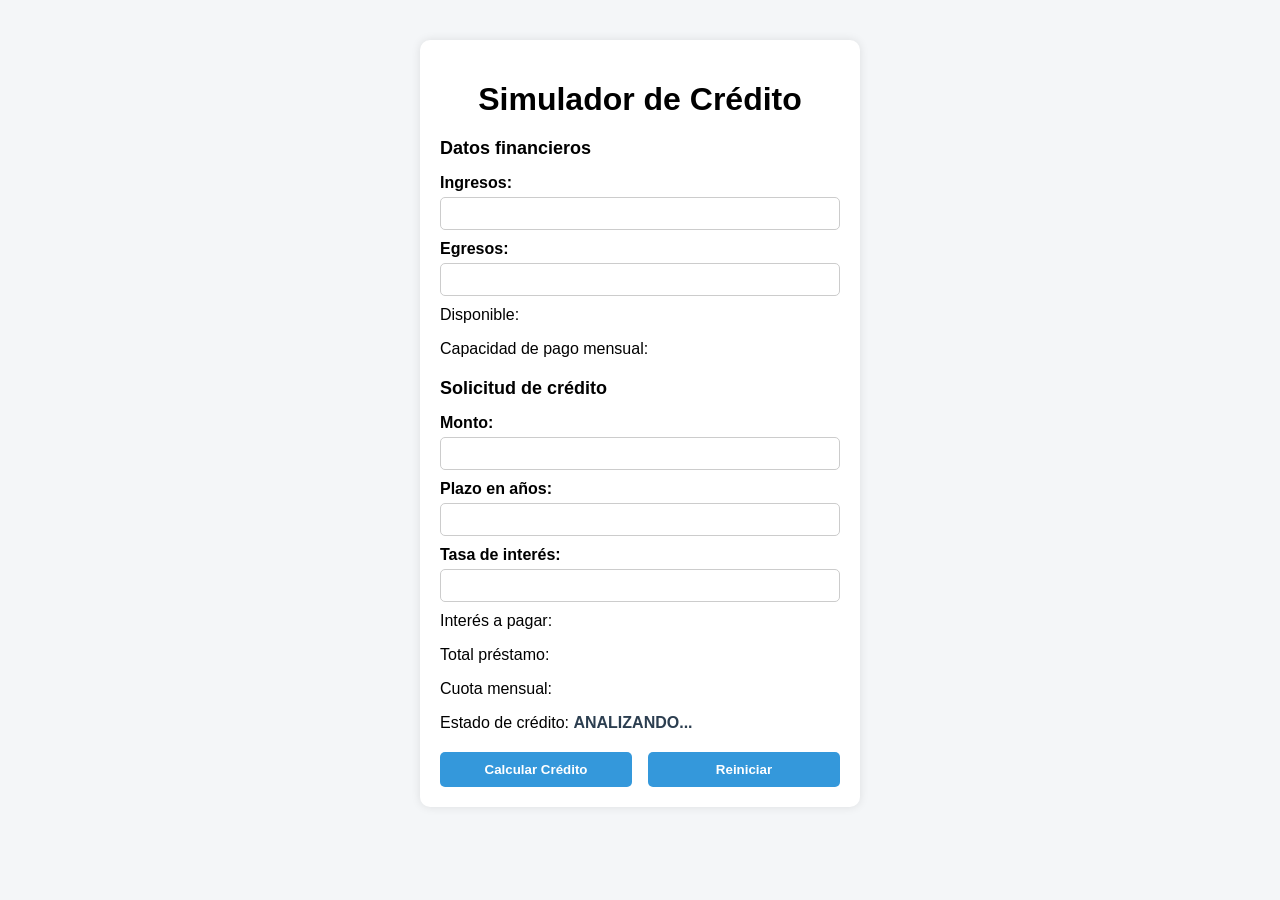
==== index.html @ 6a16e4b8 "Activar boton reiniciar" ====
<!DOCTYPE html>
<html lang="es">
<head>
    <meta charset="UTF-8">
    <meta name="viewport" content="width=device-width, initial-scale=1.0">
    <title>Simulador de Crédito</title>
    <link rel="stylesheet" href="simulador.css">
</head>
<body>
 
    <div class="container">
        <h1>Simulador de Crédito</h1>
 
        <h2>Datos financieros</h2>
        <label for="txtIngresos">Ingresos:</label>
        <input type="text" id="txtIngresos">
 
        <label for="txtEgresos">Egresos:</label>
        <input type="text" id="txtEgresos">
 
        <p>Disponible: <span id="spnDisponible" ></span></p>
        <p>Capacidad de pago mensual: <span id="spnCapacidadPago"></span></p>
 
        <h2>Solicitud de crédito</h2>
        <label for="txtMonto">Monto:</label>
        <input type="text" id="txtMonto">
 
        <label for="txtPlazo">Plazo en años:</label>
        <input type="text" id="txtPlazo">
 
        <label for="txtTasaInteres">Tasa de interés:</label>
        <input type="text" id="txtTasaInteres">
 
        <p>Interés a pagar: <span id="spnInteresPagar"></span></p>
        <p>Total préstamo: <span id="spnTotalPrestamo"></span></p>
        <p>Cuota mensual: <span id="spnCuotaMensual"></span></p>
        <p>Estado de crédito: <span id="spnEstadoCredito">ANALIZANDO...</span></p>
 
        <div class="buttons">
            <button id="btnCalcularCredito" onclick="calcular()">Calcular Crédito</button>
            <button id="btnReiniciar" onclick="reiniciar()">Reiniciar</button>
        </div>
    </div>
 
<script src="funciones.js"></script>
<script src="simulador.js"></script>
</body>
</html>
---- simulador.css ----
body {
    font-family: Arial, sans-serif;
    background-color: #f4f6f8;
    margin: 0;
    padding: 0;
}

.container {
    width: 400px;
    margin: 40px auto;
    padding: 20px;
    background-color: white;
    border-radius: 10px;
    box-shadow: 0 0 10px rgba(0,0,0,0.1);
}

h1 {
    text-align: center;
    margin-bottom: 20px;
}

h2 {
    margin-top: 20px;
    font-size: 18px;
}

label {
    display: block;
    margin-top: 10px;
    font-weight: bold;
}

input {
    width: 100%;
    padding: 8px;
    margin-top: 5px;
    border-radius: 5px;
    border: 1px solid #ccc;
    box-sizing: border-box;
}

p {
    margin-top: 10px;
}

span {
    font-weight: bold;
    color: #2c3e50;
}

.buttons {
    margin-top: 20px;
    display: flex;
    justify-content: space-between;
}

button {
    width: 48%;
    padding: 10px;
    border: none;
    border-radius: 5px;
    background-color: #3498db;
    color: white;
    font-weight: bold;
    cursor: pointer;
}

button:hover {
    background-color: #2980b9;
}
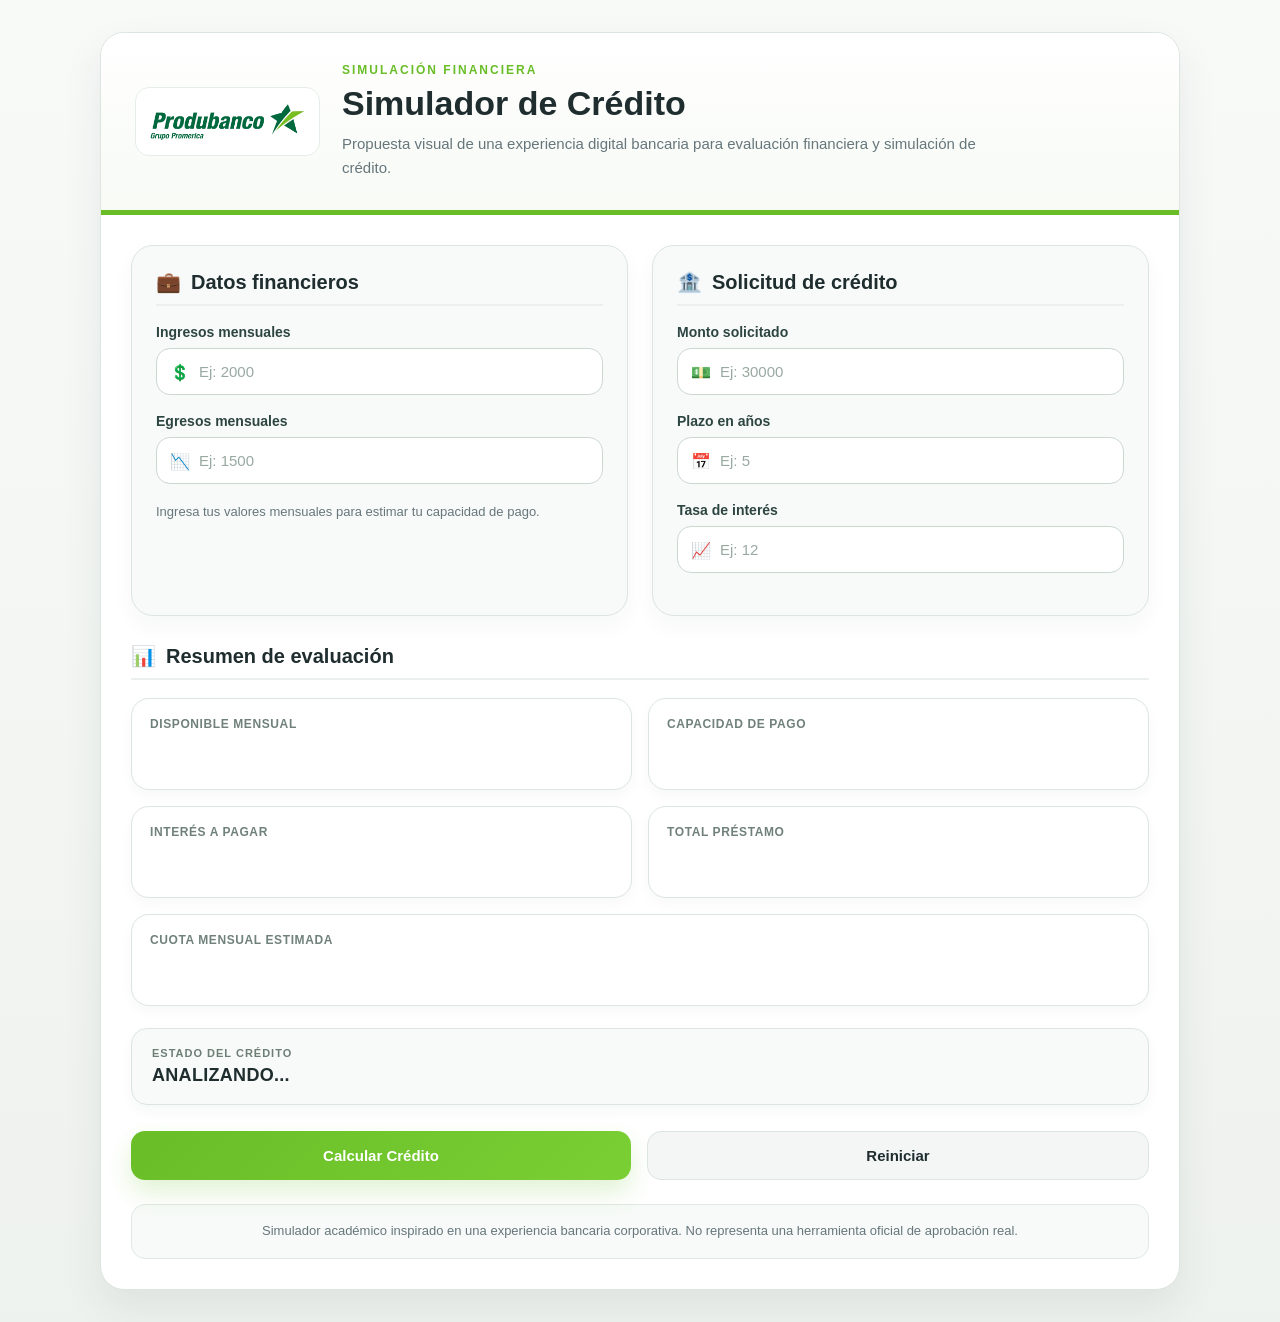
==== commit ae2dac00: "Estilos aplicados con la IA" ====
--- a/index.html
+++ b/index.html
@@ -7,42 +7,124 @@
     <link rel="stylesheet" href="simulador.css">
 </head>
 <body>
- 
+
     <div class="container">
-        <h1>Simulador de Crédito</h1>
- 
-        <h2>Datos financieros</h2>
-        <label for="txtIngresos">Ingresos:</label>
-        <input type="text" id="txtIngresos">
- 
-        <label for="txtEgresos">Egresos:</label>
-        <input type="text" id="txtEgresos">
- 
-        <p>Disponible: <span id="spnDisponible" ></span></p>
-        <p>Capacidad de pago mensual: <span id="spnCapacidadPago"></span></p>
- 
-        <h2>Solicitud de crédito</h2>
-        <label for="txtMonto">Monto:</label>
-        <input type="text" id="txtMonto">
- 
-        <label for="txtPlazo">Plazo en años:</label>
-        <input type="text" id="txtPlazo">
- 
-        <label for="txtTasaInteres">Tasa de interés:</label>
-        <input type="text" id="txtTasaInteres">
- 
-        <p>Interés a pagar: <span id="spnInteresPagar"></span></p>
-        <p>Total préstamo: <span id="spnTotalPrestamo"></span></p>
-        <p>Cuota mensual: <span id="spnCuotaMensual"></span></p>
-        <p>Estado de crédito: <span id="spnEstadoCredito">ANALIZANDO...</span></p>
- 
-        <div class="buttons">
-            <button id="btnCalcularCredito" onclick="calcular()">Calcular Crédito</button>
-            <button id="btnReiniciar" onclick="reiniciar()">Reiniciar</button>
+        <div class="header-top">
+            <img src="bpr.png" alt="Logo Produbanco" class="logo-banco">
+
+            <div class="brand-copy">
+                <p class="eyebrow">Simulación financiera</p>
+                <h1>Simulador de Crédito</h1>
+                <p class="subtitle">
+                    Propuesta visual de una experiencia digital bancaria para evaluación financiera y simulación de crédito.
+                </p>
+            </div>
+        </div>
+
+        <div class="content">
+            <div class="section-grid">
+
+                <div class="card">
+                    <h2><span class="icono">💼</span> Datos financieros</h2>
+
+                    <div class="field">
+                        <label for="txtIngresos">Ingresos mensuales</label>
+                        <div class="input-icon">
+                            <span>💲</span>
+                            <input type="text" id="txtIngresos" placeholder="Ej: 2000">
+                        </div>
+                    </div>
+
+                    <div class="field">
+                        <label for="txtEgresos">Egresos mensuales</label>
+                        <div class="input-icon">
+                            <span>📉</span>
+                            <input type="text" id="txtEgresos" placeholder="Ej: 1500">
+                        </div>
+                    </div>
+
+                    <div class="mini-note">
+                        Ingresa tus valores mensuales para estimar tu capacidad de pago.
+                    </div>
+                </div>
+
+                <div class="card">
+                    <h2><span class="icono">🏦</span> Solicitud de crédito</h2>
+
+                    <div class="field">
+                        <label for="txtMonto">Monto solicitado</label>
+                        <div class="input-icon">
+                            <span>💵</span>
+                            <input type="text" id="txtMonto" placeholder="Ej: 30000">
+                        </div>
+                    </div>
+
+                    <div class="field">
+                        <label for="txtPlazo">Plazo en años</label>
+                        <div class="input-icon">
+                            <span>📅</span>
+                            <input type="text" id="txtPlazo" placeholder="Ej: 5">
+                        </div>
+                    </div>
+
+                    <div class="field">
+                        <label for="txtTasaInteres">Tasa de interés</label>
+                        <div class="input-icon">
+                            <span>📈</span>
+                            <input type="text" id="txtTasaInteres" placeholder="Ej: 12">
+                        </div>
+                    </div>
+                </div>
+            </div>
+
+            <div class="results-header">
+                <h2><span class="icono">📊</span> Resumen de evaluación</h2>
+            </div>
+
+            <div class="resultados">
+                <div class="result-box">
+                    <small>Disponible mensual</small>
+                    <span id="spnDisponible"></span>
+                </div>
+
+                <div class="result-box">
+                    <small>Capacidad de pago</small>
+                    <span id="spnCapacidadPago"></span>
+                </div>
+
+                <div class="result-box">
+                    <small>Interés a pagar</small>
+                    <span id="spnInteresPagar"></span>
+                </div>
+
+                <div class="result-box">
+                    <small>Total préstamo</small>
+                    <span id="spnTotalPrestamo"></span>
+                </div>
+
+                <div class="result-box result-box-wide">
+                    <small>Cuota mensual estimada</small>
+                    <span id="spnCuotaMensual"></span>
+                </div>
+            </div>
+
+            <div class="estado-box">
+                <small>Estado del crédito</small>
+                <span id="spnEstadoCredito">ANALIZANDO...</span>
+            </div>
+
+            <div class="buttons">
+                <button id="btnCalcularCredito" onclick="calcular()">Calcular Crédito</button>
+                <button id="btnReiniciar" onclick="reiniciar()">Reiniciar</button>
+            </div>
+
+            <div class="footer-note">
+                Simulador académico inspirado en una experiencia bancaria corporativa. No representa una herramienta oficial de aprobación real.
+            </div>
         </div>
     </div>
- 
-<script src="funciones.js"></script>
-<script src="simulador.js"></script>
+
+    <script src="funciones.js"></script>
+    <script src="simulador.js"></script>
 </body>
 </html>
--- a/simulador.css
+++ b/simulador.css
@@ -1,70 +1,322 @@
+* {
+    box-sizing: border-box;
+}
+
+:root {
+    --verde-principal: #69bd27;
+    --verde-hover: #5ca71f;
+    --verde-suave: #eef7e7;
+    --gris-fondo: #f5f7f8;
+    --gris-suave: #f8faf9;
+    --gris-borde: #dce5df;
+    --texto-principal: #1f2d2f;
+    --texto-secundario: #66767b;
+    --blanco: #ffffff;
+    --sombra: 0 18px 40px rgba(31, 45, 47, 0.08);
+}
+
 body {
+    margin: 0;
+    min-height: 100vh;
     font-family: Arial, sans-serif;
-    background-color: #f4f6f8;
+    color: var(--texto-principal);
+    background: linear-gradient(180deg, #f8faf8 0%, #eef2ef 100%);
+    padding: 32px 16px;
+}
+
+.container {
+    max-width: 1080px;
+    margin: 0 auto;
+    background: var(--blanco);
+    border-radius: 24px;
+    overflow: hidden;
+    border: 1px solid var(--gris-borde);
+    box-shadow: var(--sombra);
+}
+
+.header-top {
+    background: linear-gradient(180deg, #ffffff 0%, #f7faf5 100%);
+    padding: 30px 34px;
+    display: flex;
+    align-items: center;
+    gap: 22px;
+    flex-wrap: wrap;
+    border-bottom: 5px solid var(--verde-principal);
+}
+
+.logo-banco {
+    width: 185px;
+    max-width: 100%;
+    padding: 10px 14px;
+    border-radius: 14px;
+    background: var(--blanco);
+    border: 1px solid #e6ede7;
+}
+
+.brand-copy {
+    flex: 1;
+    min-width: 260px;
+}
+
+.eyebrow {
+    margin: 0 0 8px;
+    font-size: 12px;
+    text-transform: uppercase;
+    letter-spacing: 2px;
+    color: var(--verde-principal);
+    font-weight: 700;
+}
+
+.header-top h1 {
     margin: 0;
-    padding: 0;
-}
-
-.container {
-    width: 400px;
-    margin: 40px auto;
-    padding: 20px;
-    background-color: white;
-    border-radius: 10px;
-    box-shadow: 0 0 10px rgba(0,0,0,0.1);
-}
-
-h1 {
-    text-align: center;
-    margin-bottom: 20px;
-}
-
-h2 {
-    margin-top: 20px;
-    font-size: 18px;
+    font-size: 34px;
+    line-height: 1.1;
+    font-weight: 800;
+    color: var(--texto-principal);
+}
+
+.subtitle {
+    margin: 10px 0 0;
+    font-size: 15px;
+    line-height: 1.6;
+    color: var(--texto-secundario);
+    max-width: 650px;
+}
+
+.content {
+    padding: 30px;
+}
+
+.section-grid {
+    display: grid;
+    grid-template-columns: 1fr 1fr;
+    gap: 24px;
+}
+
+.card {
+    background: var(--gris-suave);
+    border: 1px solid var(--gris-borde);
+    border-radius: 22px;
+    padding: 24px;
+    box-shadow: 0 10px 22px rgba(31, 45, 47, 0.04);
+}
+
+.card h2,
+.results-header h2 {
+    margin: 0 0 18px;
+    font-size: 20px;
+    color: var(--texto-principal);
+    display: flex;
+    align-items: center;
+    gap: 10px;
+    padding-bottom: 10px;
+    border-bottom: 2px solid #ebf0ec;
+}
+
+.icono {
+    font-size: 20px;
+}
+
+.field {
+    margin-bottom: 18px;
 }
 
 label {
     display: block;
-    margin-top: 10px;
-    font-weight: bold;
+    margin-bottom: 8px;
+    font-size: 14px;
+    font-weight: 700;
+    color: #2d4540;
+}
+
+.input-icon {
+    position: relative;
+}
+
+.input-icon span {
+    position: absolute;
+    left: 14px;
+    top: 50%;
+    transform: translateY(-50%);
+    font-size: 16px;
+    color: #6f8681;
 }
 
 input {
     width: 100%;
-    padding: 8px;
-    margin-top: 5px;
-    border-radius: 5px;
-    border: 1px solid #ccc;
-    box-sizing: border-box;
-}
-
-p {
-    margin-top: 10px;
-}
-
-span {
-    font-weight: bold;
-    color: #2c3e50;
+    padding: 14px 14px 14px 42px;
+    border-radius: 14px;
+    border: 1px solid #cad8ce;
+    background: #ffffff;
+    font-size: 15px;
+    color: var(--texto-principal);
+    transition: all 0.2s ease;
+}
+
+input::placeholder {
+    color: #98a9a1;
+}
+
+input:focus {
+    outline: none;
+    border-color: var(--verde-principal);
+    box-shadow: 0 0 0 4px rgba(105, 189, 39, 0.14);
+}
+
+.mini-note {
+    margin-top: 4px;
+    font-size: 13px;
+    color: var(--texto-secundario);
+    line-height: 1.6;
+}
+
+.results-header {
+    margin-top: 28px;
+}
+
+.resultados {
+    display: grid;
+    grid-template-columns: repeat(2, 1fr);
+    gap: 16px;
+}
+
+.result-box {
+    background: #ffffff;
+    border: 1px solid var(--gris-borde);
+    border-radius: 18px;
+    padding: 18px;
+    min-height: 92px;
+    box-shadow: 0 6px 14px rgba(31, 45, 47, 0.03);
+}
+
+.result-box-wide {
+    grid-column: span 2;
+}
+
+.result-box small {
+    display: block;
+    margin-bottom: 8px;
+    font-size: 12px;
+    color: #70817b;
+    text-transform: uppercase;
+    letter-spacing: 0.6px;
+    font-weight: 700;
+}
+
+.result-box span {
+    font-size: 24px;
+    font-weight: 800;
+    color: var(--verde-principal);
+}
+
+.estado-box {
+    margin-top: 22px;
+    padding: 18px 20px;
+    border-radius: 16px;
+    text-align: left;
+    background: #f7faf8;
+    border: 1px solid var(--gris-borde);
+    box-shadow: 0 6px 14px rgba(31, 45, 47, 0.04);
+}
+
+.estado-box small {
+    display: block;
+    margin-bottom: 6px;
+    font-size: 11px;
+    letter-spacing: 1px;
+    text-transform: uppercase;
+    color: #6d7e77;
+    font-weight: 700;
+}
+
+.estado-box span {
+    font-size: 18px;
+    font-weight: 700;
+    color: var(--texto-principal);
+    letter-spacing: 0.3px;
 }
 
 .buttons {
-    margin-top: 20px;
+    margin-top: 26px;
     display: flex;
-    justify-content: space-between;
+    gap: 16px;
 }
 
 button {
-    width: 48%;
-    padding: 10px;
+    flex: 1;
     border: none;
-    border-radius: 5px;
-    background-color: #3498db;
-    color: white;
-    font-weight: bold;
+    border-radius: 14px;
+    padding: 15px;
+    font-size: 15px;
+    font-weight: 800;
     cursor: pointer;
-}
-
-button:hover {
-    background-color: #2980b9;
+    transition: all 0.2s ease;
+}
+
+#btnCalcularCredito {
+    background: linear-gradient(135deg, var(--verde-principal) 0%, #7acf34 100%);
+    color: var(--blanco);
+    box-shadow: 0 12px 26px rgba(105, 189, 39, 0.20);
+}
+
+#btnCalcularCredito:hover {
+    background: linear-gradient(135deg, var(--verde-hover) 0%, #69bd27 100%);
+    transform: translateY(-2px);
+}
+
+#btnReiniciar {
+    background: #f3f6f4;
+    color: var(--texto-principal);
+    border: 1px solid var(--gris-borde);
+}
+
+#btnReiniciar:hover {
+    background: #eaf0ec;
+    transform: translateY(-2px);
+}
+
+.footer-note {
+    margin-top: 24px;
+    padding: 16px 18px;
+    text-align: center;
+    font-size: 13px;
+    color: var(--texto-secundario);
+    background: #f7faf8;
+    border: 1px solid #e1e8e3;
+    border-radius: 14px;
+    line-height: 1.6;
+}
+
+@media (max-width: 900px) {
+    .section-grid,
+    .resultados {
+        grid-template-columns: 1fr;
+    }
+
+    .result-box-wide {
+        grid-column: span 1;
+    }
+}
+
+@media (max-width: 640px) {
+    .header-top {
+        padding: 24px 20px;
+    }
+
+    .header-top h1 {
+        font-size: 28px;
+    }
+
+    .content {
+        padding: 20px;
+    }
+
+    .buttons {
+        flex-direction: column;
+    }
+
+    .result-box span,
+    .estado-box span {
+        font-size: 22px;
+    }
 }
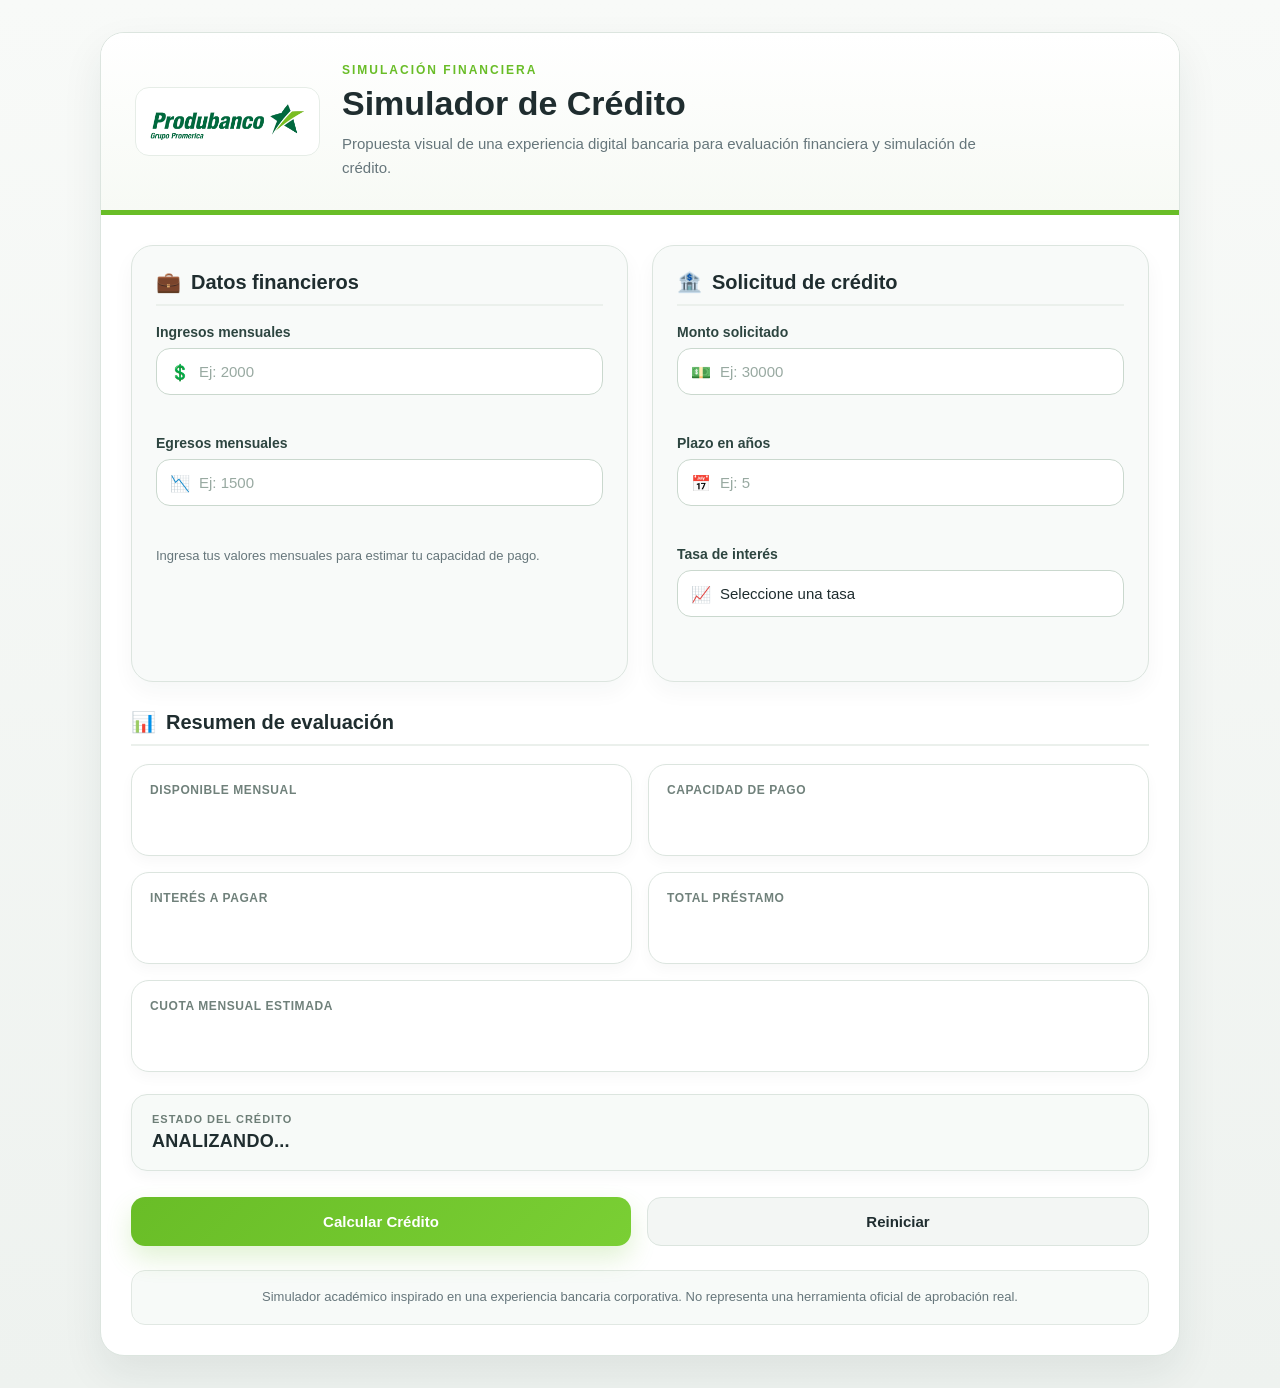
==== commit 4d917f5b: "Validaciones completas para iniciar solicitud" ====
--- a/index.html
+++ b/index.html
@@ -33,6 +33,7 @@
                             <span>💲</span>
                             <input type="text" id="txtIngresos" placeholder="Ej: 2000">
                         </div>
+                        <small class="error" id="errorIngresos"></small>
                     </div>
 
                     <div class="field">
@@ -41,6 +42,7 @@
                             <span>📉</span>
                             <input type="text" id="txtEgresos" placeholder="Ej: 1500">
                         </div>
+                        <small class="error" id="errorEgresos"></small>
                     </div>
 
                     <div class="mini-note">
@@ -57,6 +59,7 @@
                             <span>💵</span>
                             <input type="text" id="txtMonto" placeholder="Ej: 30000">
                         </div>
+                        <small class="error" id="errorMonto"></small>
                     </div>
 
                     <div class="field">
@@ -65,14 +68,26 @@
                             <span>📅</span>
                             <input type="text" id="txtPlazo" placeholder="Ej: 5">
                         </div>
+                        <small class="error" id="errorPlazo"></small>
                     </div>
 
                     <div class="field">
                         <label for="txtTasaInteres">Tasa de interés</label>
                         <div class="input-icon">
                             <span>📈</span>
-                            <input type="text" id="txtTasaInteres" placeholder="Ej: 12">
+                            <select id="txtTasaInteres">
+                                <option value="">Seleccione una tasa</option>
+                                <option value="3">3%</option>
+                                <option value="4">4%</option>
+                                <option value="5">5%</option>
+                                <option value="6">6%</option>
+                                <option value="7">7%</option>
+                                <option value="8">8%</option>
+                                <option value="9">9%</option>
+                                <option value="10">10%</option>
+                            </select>
                         </div>
+                        <small class="error" id="errorTasa"></small>
                     </div>
                 </div>
             </div>
--- a/simulador.css
+++ b/simulador.css
@@ -13,6 +13,7 @@
     --texto-secundario: #66767b;
     --blanco: #ffffff;
     --sombra: 0 18px 40px rgba(31, 45, 47, 0.08);
+    --rojo-error: #c62828;
 }
 
 body {
@@ -140,9 +141,11 @@
     transform: translateY(-50%);
     font-size: 16px;
     color: #6f8681;
-}
-
-input {
+    z-index: 2;
+}
+
+input,
+select {
     width: 100%;
     padding: 14px 14px 14px 42px;
     border-radius: 14px;
@@ -151,13 +154,20 @@
     font-size: 15px;
     color: var(--texto-principal);
     transition: all 0.2s ease;
+    font-family: Arial, sans-serif;
 }
 
 input::placeholder {
     color: #98a9a1;
 }
 
-input:focus {
+select {
+    appearance: none;
+    cursor: pointer;
+}
+
+input:focus,
+select:focus {
     outline: none;
     border-color: var(--verde-principal);
     box-shadow: 0 0 0 4px rgba(105, 189, 39, 0.14);
@@ -168,6 +178,16 @@
     font-size: 13px;
     color: var(--texto-secundario);
     line-height: 1.6;
+}
+
+.error {
+    display: block;
+    margin-top: 6px;
+    min-height: 16px;
+    font-size: 12px;
+    font-weight: 600;
+    color: var(--rojo-error);
+    line-height: 1.4;
 }
 
 .results-header {
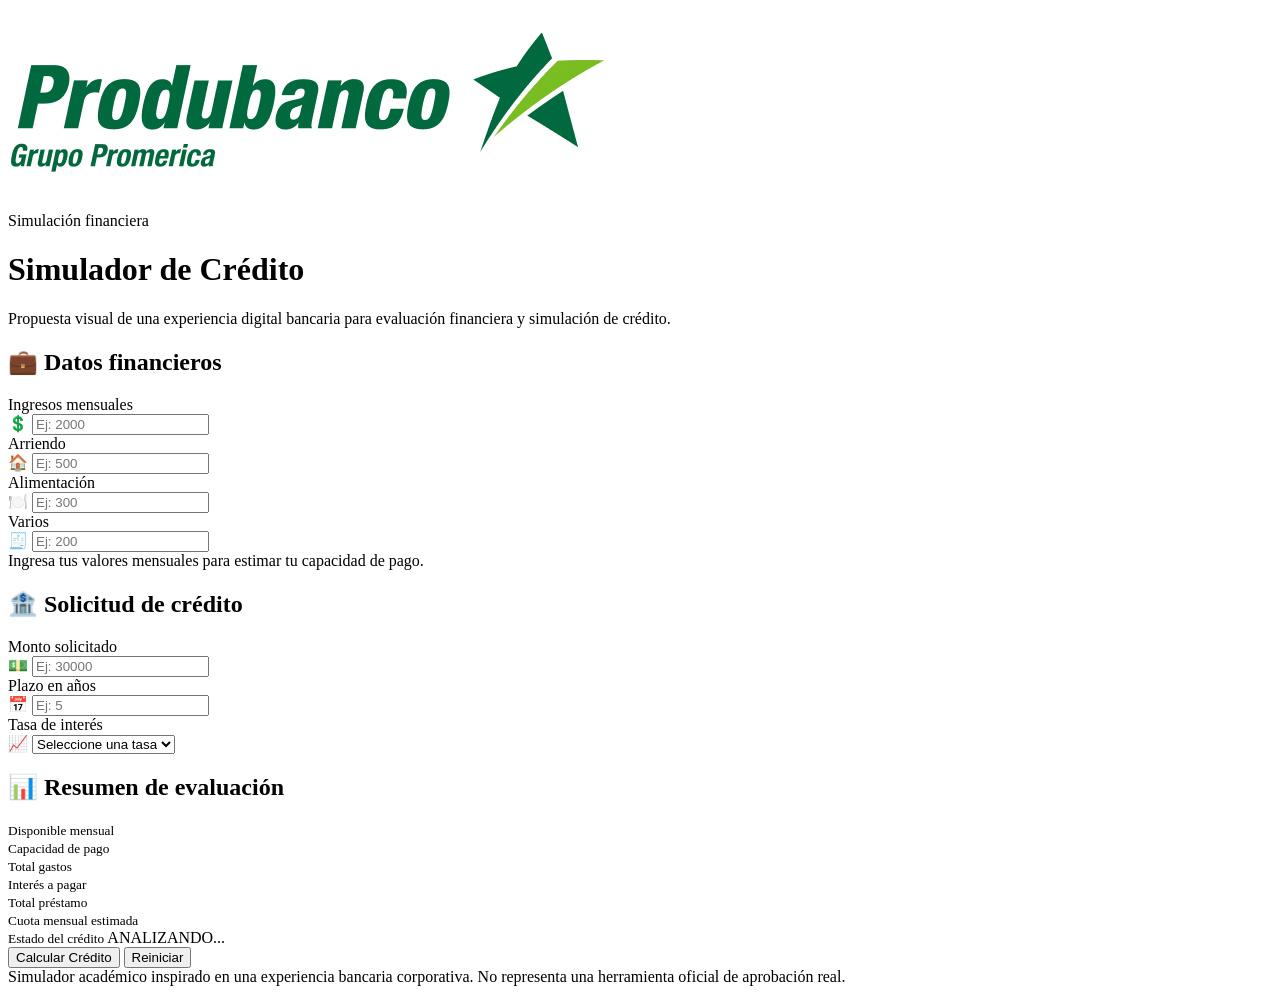
==== commit 51eadfe8: "Formulario agregado los 3 parametros enves de egregos" ====
--- a/index.html
+++ b/index.html
@@ -36,14 +36,32 @@
                         <small class="error" id="errorIngresos"></small>
                     </div>
 
-                    <div class="field">
-                        <label for="txtEgresos">Egresos mensuales</label>
-                        <div class="input-icon">
-                            <span>📉</span>
-                            <input type="text" id="txtEgresos" placeholder="Ej: 1500">
-                        </div>
-                        <small class="error" id="errorEgresos"></small>
-                    </div>
+                 <div class="field">
+    <label for="txtArriendo">Arriendo</label>
+    <div class="input-icon">
+        <span>🏠</span>
+        <input type="text" id="txtArriendo" placeholder="Ej: 500">
+    </div>
+    <small class="error" id="errorArriendo"></small>
+</div>
+
+<div class="field">
+    <label for="txtAlimentacion">Alimentación</label>
+    <div class="input-icon">
+        <span>🍽️</span>
+        <input type="text" id="txtAlimentacion" placeholder="Ej: 300">
+    </div>
+    <small class="error" id="errorAlimentacion"></small>
+</div>
+
+<div class="field">
+    <label for="txtVarios">Varios</label>
+    <div class="input-icon">
+        <span>🧾</span>
+        <input type="text" id="txtVarios" placeholder="Ej: 200">
+    </div>
+    <small class="error" id="errorVarios"></small>
+</div>
 
                     <div class="mini-note">
                         Ingresa tus valores mensuales para estimar tu capacidad de pago.
@@ -108,6 +126,11 @@
                 </div>
 
                 <div class="result-box">
+    <small>Total gastos</small>
+    <span id="spnTotalGastos"></span>
+</div>
+
+                <div class="result-box">
                     <small>Interés a pagar</small>
                     <span id="spnInteresPagar"></span>
                 </div>
--- a/simulador.css
+++ b/simulador.css
@@ -1,342 +1,168 @@
-* {
-    box-sizing: border-box;
-}
+<!DOCTYPE html>
+<html lang="es">
+<head>
+    <meta charset="UTF-8">
+    <meta name="viewport" content="width=device-width, initial-scale=1.0">
+    <title>Simulador de Crédito</title>
+    <link rel="stylesheet" href="simulador.css">
+</head>
+<body>
 
-:root {
-    --verde-principal: #69bd27;
-    --verde-hover: #5ca71f;
-    --verde-suave: #eef7e7;
-    --gris-fondo: #f5f7f8;
-    --gris-suave: #f8faf9;
-    --gris-borde: #dce5df;
-    --texto-principal: #1f2d2f;
-    --texto-secundario: #66767b;
-    --blanco: #ffffff;
-    --sombra: 0 18px 40px rgba(31, 45, 47, 0.08);
-    --rojo-error: #c62828;
-}
+    <div class="container">
+        <div class="header-top">
+            <img src="bpr.png" alt="Logo Produbanco" class="logo-banco">
 
-body {
-    margin: 0;
-    min-height: 100vh;
-    font-family: Arial, sans-serif;
-    color: var(--texto-principal);
-    background: linear-gradient(180deg, #f8faf8 0%, #eef2ef 100%);
-    padding: 32px 16px;
-}
+            <div class="brand-copy">
+                <p class="eyebrow">Simulación financiera</p>
+                <h1>Simulador de Crédito</h1>
+                <p class="subtitle">
+                    Propuesta visual de una experiencia digital bancaria para evaluación financiera y simulación de crédito.
+                </p>
+            </div>
+        </div>
 
-.container {
-    max-width: 1080px;
-    margin: 0 auto;
-    background: var(--blanco);
-    border-radius: 24px;
-    overflow: hidden;
-    border: 1px solid var(--gris-borde);
-    box-shadow: var(--sombra);
-}
+        <div class="content">
+            <div class="section-grid">
 
-.header-top {
-    background: linear-gradient(180deg, #ffffff 0%, #f7faf5 100%);
-    padding: 30px 34px;
-    display: flex;
-    align-items: center;
-    gap: 22px;
-    flex-wrap: wrap;
-    border-bottom: 5px solid var(--verde-principal);
-}
+                <div class="card">
+                    <h2><span class="icono">💼</span> Datos financieros</h2>
 
-.logo-banco {
-    width: 185px;
-    max-width: 100%;
-    padding: 10px 14px;
-    border-radius: 14px;
-    background: var(--blanco);
-    border: 1px solid #e6ede7;
-}
+                    <div class="field">
+                        <label for="txtIngresos">Ingresos mensuales</label>
+                        <div class="input-icon">
+                            <span>💲</span>
+                            <input type="text" id="txtIngresos" placeholder="Ej: 2000">
+                        </div>
+                        <small class="error" id="errorIngresos"></small>
+                    </div>
 
-.brand-copy {
-    flex: 1;
-    min-width: 260px;
-}
+                    <div class="field">
+                        <label for="txtArriendo">Arriendo</label>
+                        <div class="input-icon">
+                            <span>🏠</span>
+                            <input type="text" id="txtArriendo" placeholder="Ej: 500">
+                        </div>
+                        <small class="error" id="errorArriendo"></small>
+                    </div>
 
-.eyebrow {
-    margin: 0 0 8px;
-    font-size: 12px;
-    text-transform: uppercase;
-    letter-spacing: 2px;
-    color: var(--verde-principal);
-    font-weight: 700;
-}
+                    <div class="field">
+                        <label for="txtAlimentacion">Alimentación</label>
+                        <div class="input-icon">
+                            <span>🍽️</span>
+                            <input type="text" id="txtAlimentacion" placeholder="Ej: 300">
+                        </div>
+                        <small class="error" id="errorAlimentacion"></small>
+                    </div>
 
-.header-top h1 {
-    margin: 0;
-    font-size: 34px;
-    line-height: 1.1;
-    font-weight: 800;
-    color: var(--texto-principal);
-}
+                    <div class="field">
+                        <label for="txtVarios">Varios</label>
+                        <div class="input-icon">
+                            <span>🧾</span>
+                            <input type="text" id="txtVarios" placeholder="Ej: 200">
+                        </div>
+                        <small class="error" id="errorVarios"></small>
+                    </div>
 
-.subtitle {
-    margin: 10px 0 0;
-    font-size: 15px;
-    line-height: 1.6;
-    color: var(--texto-secundario);
-    max-width: 650px;
-}
+                    <div class="mini-note">
+                        Ingresa tus ingresos y gastos mensuales para estimar tu capacidad de pago.
+                    </div>
+                </div>
 
-.content {
-    padding: 30px;
-}
+                <div class="card">
+                    <h2><span class="icono">🏦</span> Solicitud de crédito</h2>
 
-.section-grid {
-    display: grid;
-    grid-template-columns: 1fr 1fr;
-    gap: 24px;
-}
+                    <div class="field">
+                        <label for="txtMonto">Monto solicitado</label>
+                        <div class="input-icon">
+                            <span>💵</span>
+                            <input type="text" id="txtMonto" placeholder="Ej: 30000">
+                        </div>
+                        <small class="error" id="errorMonto"></small>
+                    </div>
 
-.card {
-    background: var(--gris-suave);
-    border: 1px solid var(--gris-borde);
-    border-radius: 22px;
-    padding: 24px;
-    box-shadow: 0 10px 22px rgba(31, 45, 47, 0.04);
-}
+                    <div class="field">
+                        <label for="txtPlazo">Plazo en años</label>
+                        <div class="input-icon">
+                            <span>📅</span>
+                            <input type="text" id="txtPlazo" placeholder="Ej: 5">
+                        </div>
+                        <small class="error" id="errorPlazo"></small>
+                    </div>
 
-.card h2,
-.results-header h2 {
-    margin: 0 0 18px;
-    font-size: 20px;
-    color: var(--texto-principal);
-    display: flex;
-    align-items: center;
-    gap: 10px;
-    padding-bottom: 10px;
-    border-bottom: 2px solid #ebf0ec;
-}
+                    <div class="field">
+                        <label for="txtTasaInteres">Tasa de interés</label>
+                        <div class="input-icon">
+                            <span>📈</span>
+                            <select id="txtTasaInteres">
+                                <option value="">Seleccione una tasa</option>
+                                <option value="3">3%</option>
+                                <option value="4">4%</option>
+                                <option value="5">5%</option>
+                                <option value="6">6%</option>
+                                <option value="7">7%</option>
+                                <option value="8">8%</option>
+                                <option value="9">9%</option>
+                                <option value="10">10%</option>
+                            </select>
+                        </div>
+                        <small class="error" id="errorTasa"></small>
+                    </div>
+                </div>
+            </div>
 
-.icono {
-    font-size: 20px;
-}
+            <div class="results-header">
+                <h2><span class="icono">📊</span> Resumen de evaluación</h2>
+            </div>
 
-.field {
-    margin-bottom: 18px;
-}
+            <div class="resultados">
+                <div class="result-box">
+                    <small>Total gastos</small>
+                    <span id="spnTotalGastos"></span>
+                </div>
 
-label {
-    display: block;
-    margin-bottom: 8px;
-    font-size: 14px;
-    font-weight: 700;
-    color: #2d4540;
-}
+                <div class="result-box">
+                    <small>Disponible mensual</small>
+                    <span id="spnDisponible"></span>
+                </div>
 
-.input-icon {
-    position: relative;
-}
+                <div class="result-box">
+                    <small>Capacidad de pago</small>
+                    <span id="spnCapacidadPago"></span>
+                </div>
 
-.input-icon span {
-    position: absolute;
-    left: 14px;
-    top: 50%;
-    transform: translateY(-50%);
-    font-size: 16px;
-    color: #6f8681;
-    z-index: 2;
-}
+                <div class="result-box">
+                    <small>Interés a pagar</small>
+                    <span id="spnInteresPagar"></span>
+                </div>
 
-input,
-select {
-    width: 100%;
-    padding: 14px 14px 14px 42px;
-    border-radius: 14px;
-    border: 1px solid #cad8ce;
-    background: #ffffff;
-    font-size: 15px;
-    color: var(--texto-principal);
-    transition: all 0.2s ease;
-    font-family: Arial, sans-serif;
-}
+                <div class="result-box">
+                    <small>Total préstamo</small>
+                    <span id="spnTotalPrestamo"></span>
+                </div>
 
-input::placeholder {
-    color: #98a9a1;
-}
+                <div class="result-box result-box-wide">
+                    <small>Cuota mensual estimada</small>
+                    <span id="spnCuotaMensual"></span>
+                </div>
+            </div>
 
-select {
-    appearance: none;
-    cursor: pointer;
-}
+            <div class="estado-box">
+                <small>Estado del crédito</small>
+                <span id="spnEstadoCredito">ANALIZANDO...</span>
+            </div>
 
-input:focus,
-select:focus {
-    outline: none;
-    border-color: var(--verde-principal);
-    box-shadow: 0 0 0 4px rgba(105, 189, 39, 0.14);
-}
+            <div class="buttons">
+                <button id="btnCalcularCredito" onclick="calcular()">Calcular Crédito</button>
+                <button id="btnReiniciar" onclick="reiniciar()">Reiniciar</button>
+            </div>
 
-.mini-note {
-    margin-top: 4px;
-    font-size: 13px;
-    color: var(--texto-secundario);
-    line-height: 1.6;
-}
+            <div class="footer-note">
+                Simulador académico inspirado en una experiencia bancaria corporativa. No representa una herramienta oficial de aprobación real.
+            </div>
+        </div>
+    </div>
 
-.error {
-    display: block;
-    margin-top: 6px;
-    min-height: 16px;
-    font-size: 12px;
-    font-weight: 600;
-    color: var(--rojo-error);
-    line-height: 1.4;
-}
-
-.results-header {
-    margin-top: 28px;
-}
-
-.resultados {
-    display: grid;
-    grid-template-columns: repeat(2, 1fr);
-    gap: 16px;
-}
-
-.result-box {
-    background: #ffffff;
-    border: 1px solid var(--gris-borde);
-    border-radius: 18px;
-    padding: 18px;
-    min-height: 92px;
-    box-shadow: 0 6px 14px rgba(31, 45, 47, 0.03);
-}
-
-.result-box-wide {
-    grid-column: span 2;
-}
-
-.result-box small {
-    display: block;
-    margin-bottom: 8px;
-    font-size: 12px;
-    color: #70817b;
-    text-transform: uppercase;
-    letter-spacing: 0.6px;
-    font-weight: 700;
-}
-
-.result-box span {
-    font-size: 24px;
-    font-weight: 800;
-    color: var(--verde-principal);
-}
-
-.estado-box {
-    margin-top: 22px;
-    padding: 18px 20px;
-    border-radius: 16px;
-    text-align: left;
-    background: #f7faf8;
-    border: 1px solid var(--gris-borde);
-    box-shadow: 0 6px 14px rgba(31, 45, 47, 0.04);
-}
-
-.estado-box small {
-    display: block;
-    margin-bottom: 6px;
-    font-size: 11px;
-    letter-spacing: 1px;
-    text-transform: uppercase;
-    color: #6d7e77;
-    font-weight: 700;
-}
-
-.estado-box span {
-    font-size: 18px;
-    font-weight: 700;
-    color: var(--texto-principal);
-    letter-spacing: 0.3px;
-}
-
-.buttons {
-    margin-top: 26px;
-    display: flex;
-    gap: 16px;
-}
-
-button {
-    flex: 1;
-    border: none;
-    border-radius: 14px;
-    padding: 15px;
-    font-size: 15px;
-    font-weight: 800;
-    cursor: pointer;
-    transition: all 0.2s ease;
-}
-
-#btnCalcularCredito {
-    background: linear-gradient(135deg, var(--verde-principal) 0%, #7acf34 100%);
-    color: var(--blanco);
-    box-shadow: 0 12px 26px rgba(105, 189, 39, 0.20);
-}
-
-#btnCalcularCredito:hover {
-    background: linear-gradient(135deg, var(--verde-hover) 0%, #69bd27 100%);
-    transform: translateY(-2px);
-}
-
-#btnReiniciar {
-    background: #f3f6f4;
-    color: var(--texto-principal);
-    border: 1px solid var(--gris-borde);
-}
-
-#btnReiniciar:hover {
-    background: #eaf0ec;
-    transform: translateY(-2px);
-}
-
-.footer-note {
-    margin-top: 24px;
-    padding: 16px 18px;
-    text-align: center;
-    font-size: 13px;
-    color: var(--texto-secundario);
-    background: #f7faf8;
-    border: 1px solid #e1e8e3;
-    border-radius: 14px;
-    line-height: 1.6;
-}
-
-@media (max-width: 900px) {
-    .section-grid,
-    .resultados {
-        grid-template-columns: 1fr;
-    }
-
-    .result-box-wide {
-        grid-column: span 1;
-    }
-}
-
-@media (max-width: 640px) {
-    .header-top {
-        padding: 24px 20px;
-    }
-
-    .header-top h1 {
-        font-size: 28px;
-    }
-
-    .content {
-        padding: 20px;
-    }
-
-    .buttons {
-        flex-direction: column;
-    }
-
-    .result-box span,
-    .estado-box span {
-        font-size: 22px;
-    }
-}+    <script src="funciones.js"></script>
+    <script src="simulador.js"></script>
+</body>
+</html>
